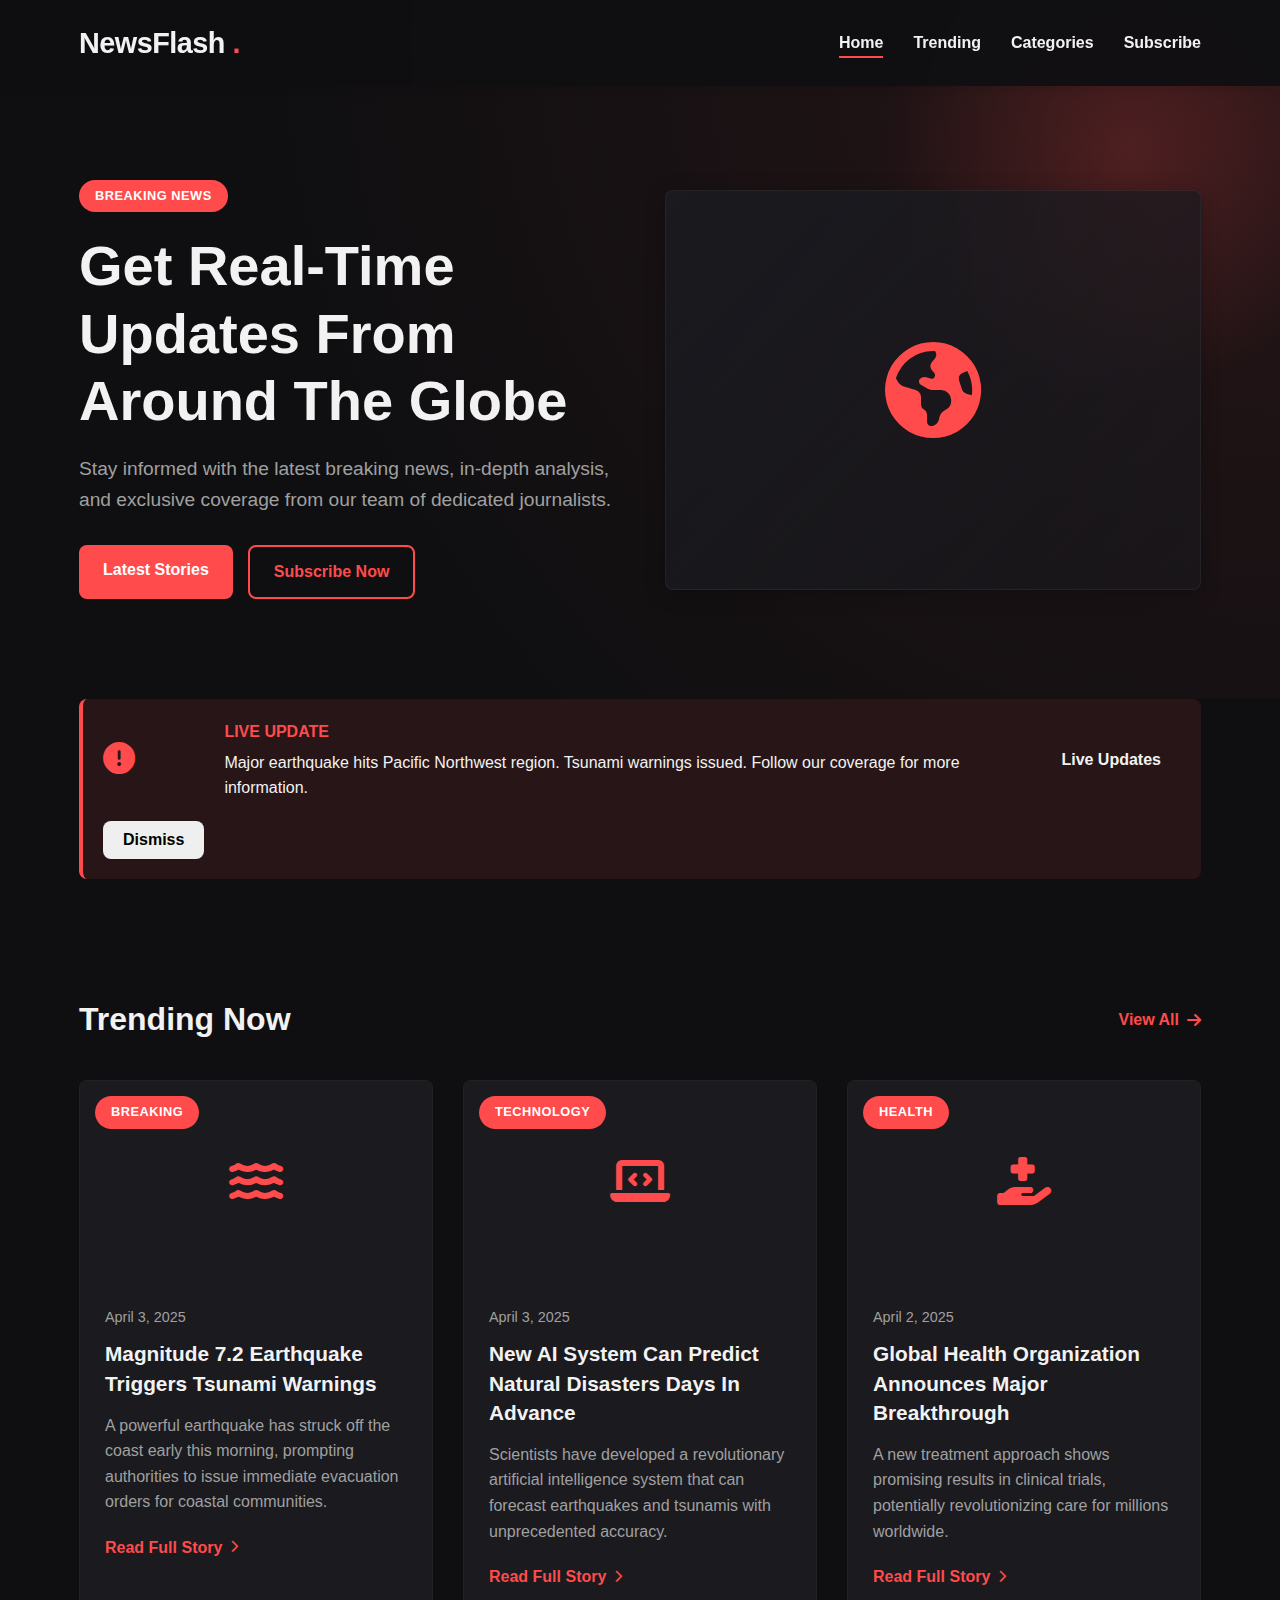
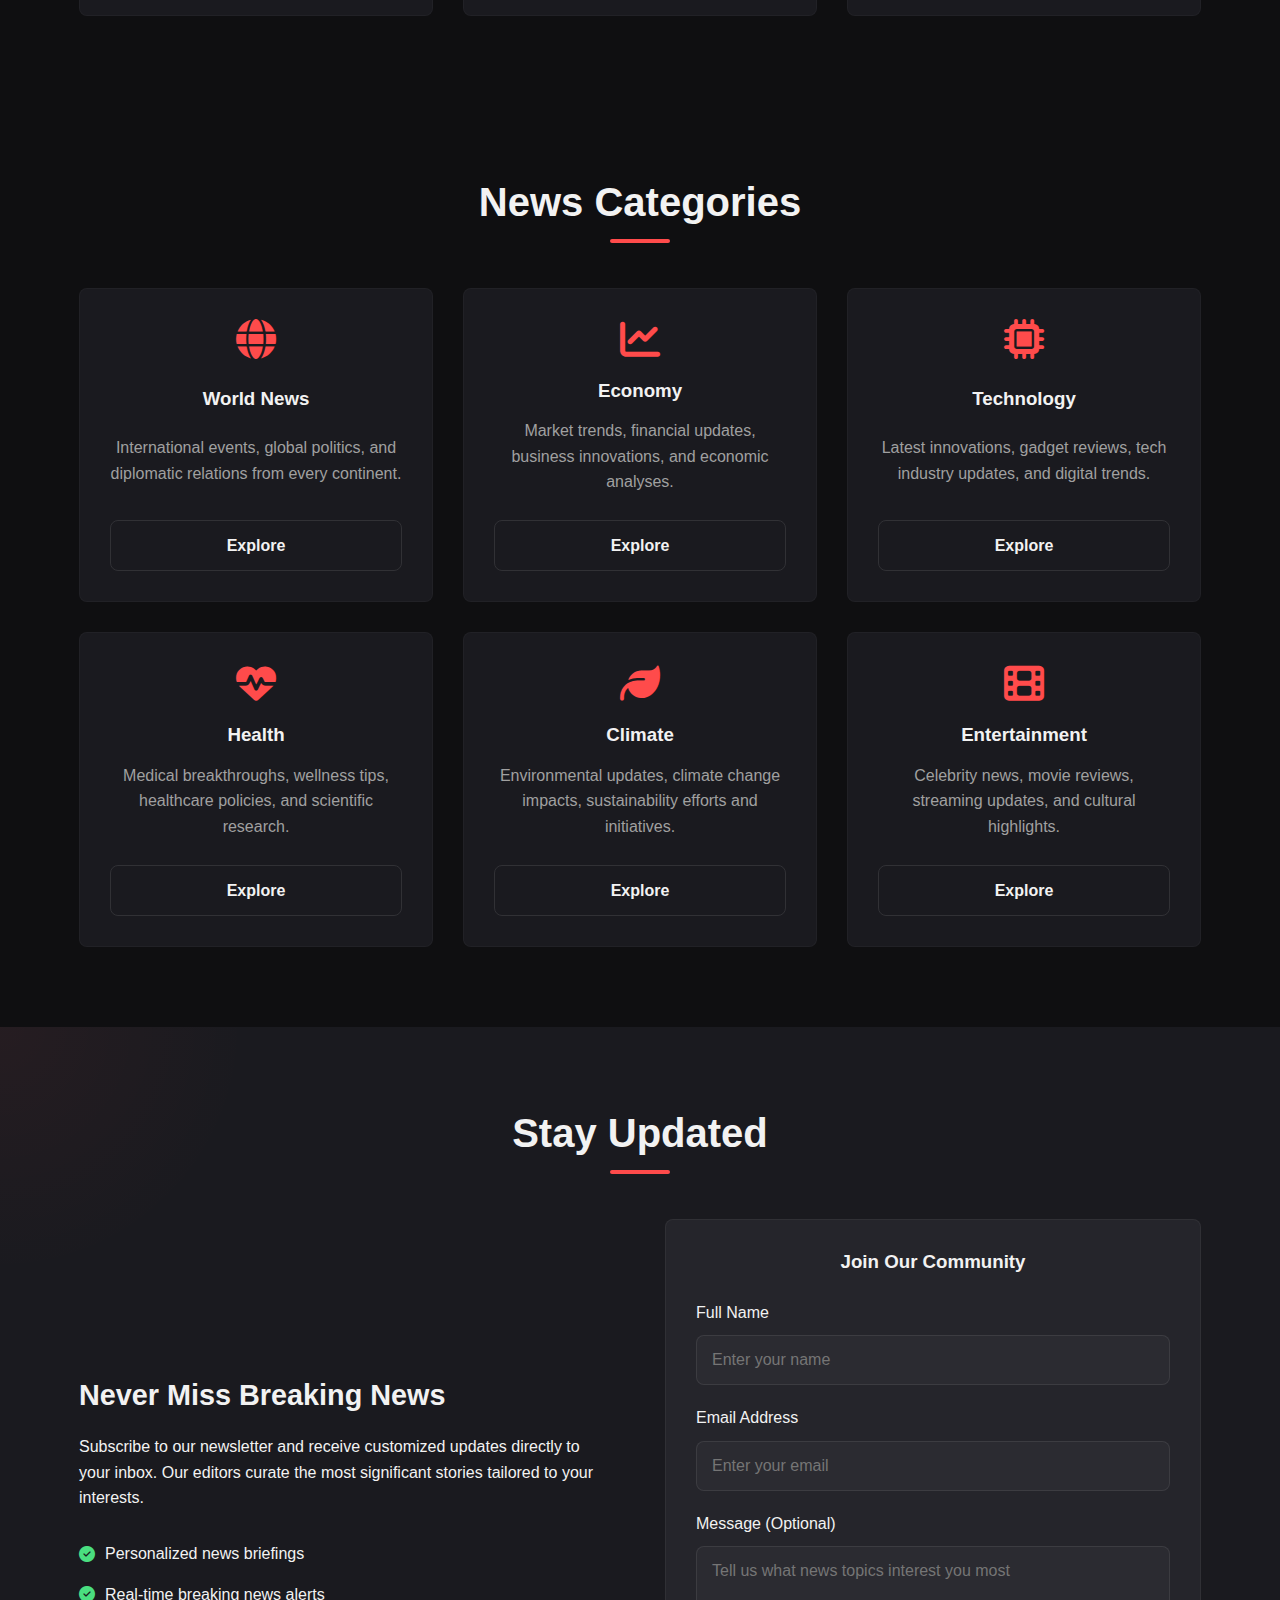
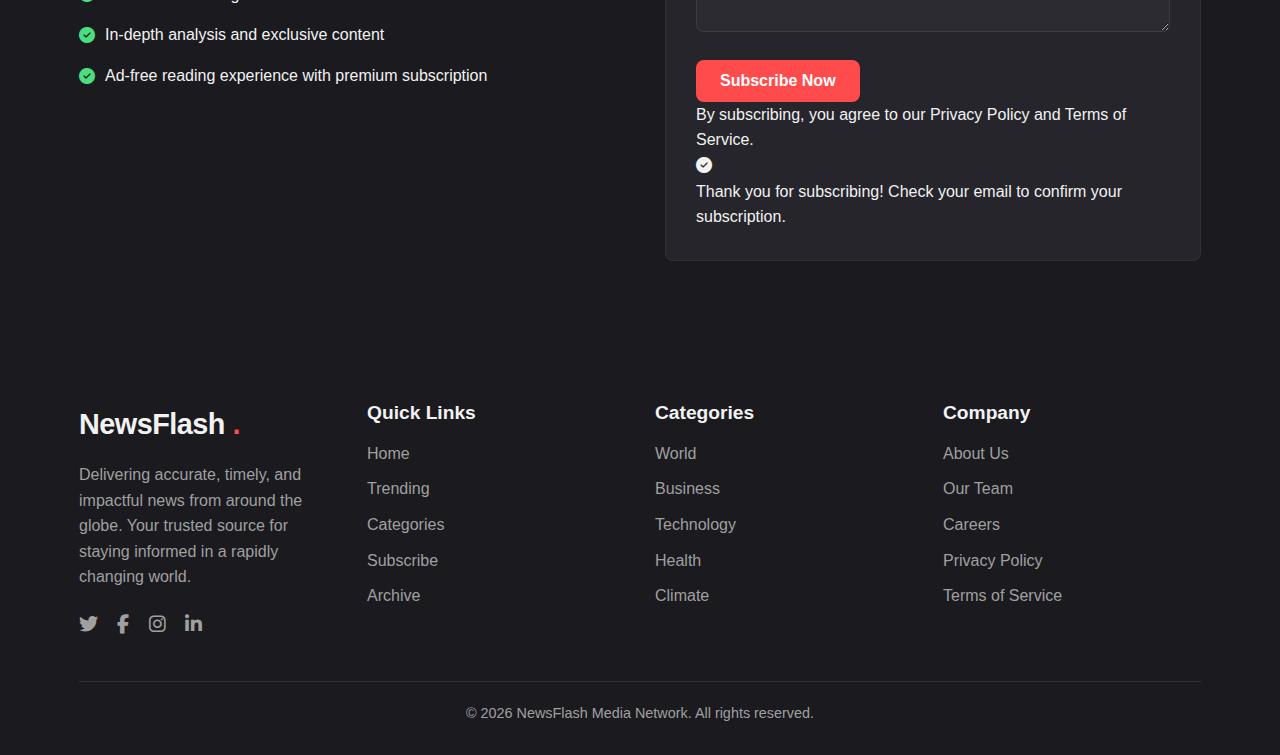
==== ACTIVITY2/index.html @ aa1ff093 "Simple Weather Website" ====
<!DOCTYPE html>
<html lang="en">
<head>
    <meta charset="UTF-8">
    <meta name="viewport" content="width=device-width, initial-scale=1.0">
    <title>NewsFlash | Latest Updates Around the World</title>
    <link rel="stylesheet" href="styles.css">
    <link rel="stylesheet" href="https://cdnjs.cloudflare.com/ajax/libs/font-awesome/6.4.0/css/all.min.css">
</head>
<body>
    <!-- Header & Navigation -->
    <header>
        <div class="container">
            <div class="logo">
                <span class="logo-text">NewsFlash</span>
                <span class="logo-accent">.</span>
            </div>
            <nav>
                <ul class="nav-links">
                    <li><a href="#home" class="active">Home</a></li>
                    <li><a href="#trending">Trending</a></li>
                    <li><a href="#categories">Categories</a></li>
                    <li><a href="#subscribe">Subscribe</a></li>
                </ul>
                <div class="hamburger">
                    <span class="bar"></span>
                    <span class="bar"></span>
                    <span class="bar"></span>
                </div>
            </nav>
        </div>
    </header>

    <!-- Hero Section -->
    <section id="home" class="hero">
        <div class="container">
            <div class="hero-content">
                <span class="tag">Breaking News</span>
                <h1>Get Real-Time Updates From Around The Globe</h1>
                <p>Stay informed with the latest breaking news, in-depth analysis, and exclusive coverage from our team of dedicated journalists.</p>
                <div class="hero-buttons">
                    <a href="#trending" class="btn primary-btn">Latest Stories</a>
                    <a href="#subscribe" class="btn secondary-btn">Subscribe Now</a>
                </div>
            </div>
            <div class="hero-image">
                <div class="image-placeholder">
                    <i class="fas fa-globe-americas"></i>
                </div>
            </div>
        </div>
    </section>

    <!-- Breaking News Alert -->
    <section class="breaking-alert">
        <div class="container">
            <div class="alert-content">
                <div class="alert-icon">
                    <i class="fas fa-exclamation-circle pulse"></i>
                </div>
                <div class="alert-text">
                    <span class="alert-label">Live Update</span>
                    <p>Major earthquake hits Pacific Northwest region. Tsunami warnings issued. Follow our coverage for more information.</p>
                </div>
                <a href="#" class="btn alert-btn">Live Updates</a>
            </div>
        </div>
    </section>

    <!-- Trending News Section -->
    <section id="trending" class="trending">
        <div class="container">
            <div class="section-header">
                <h2>Trending Now</h2>
                <div class="view-all">
                    <a href="#">View All <i class="fas fa-arrow-right"></i></a>
                </div>
            </div>
            <div class="news-grid">
                <div class="news-card featured">
                    <div class="news-image">
                        <div class="image-placeholder">
                            <i class="fas fa-water"></i>
                        </div>
                        <span class="tag">Breaking</span>
                    </div>
                    <div class="news-content">
                        <span class="date">April 3, 2025</span>
                        <h3>Magnitude 7.2 Earthquake Triggers Tsunami Warnings</h3>
                        <p>A powerful earthquake has struck off the coast early this morning, prompting authorities to issue immediate evacuation orders for coastal communities.</p>
                        <a href="#" class="read-more">Read Full Story <i class="fas fa-chevron-right"></i></a>
                    </div>
                </div>
                <div class="news-card">
                    <div class="news-image">
                        <div class="image-placeholder">
                            <i class="fas fa-laptop-code"></i>
                        </div>
                        <span class="tag">Technology</span>
                    </div>
                    <div class="news-content">
                        <span class="date">April 3, 2025</span>
                        <h3>New AI System Can Predict Natural Disasters Days In Advance</h3>
                        <p>Scientists have developed a revolutionary artificial intelligence system that can forecast earthquakes and tsunamis with unprecedented accuracy.</p>
                        <a href="#" class="read-more">Read Full Story <i class="fas fa-chevron-right"></i></a>
                    </div>
                </div>
                <div class="news-card">
                    <div class="news-image">
                        <div class="image-placeholder">
                            <i class="fas fa-hand-holding-medical"></i>
                        </div>
                        <span class="tag">Health</span>
                    </div>
                    <div class="news-content">
                        <span class="date">April 2, 2025</span>
                        <h3>Global Health Organization Announces Major Breakthrough</h3>
                        <p>A new treatment approach shows promising results in clinical trials, potentially revolutionizing care for millions worldwide.</p>
                        <a href="#" class="read-more">Read Full Story <i class="fas fa-chevron-right"></i></a>
                    </div>
                </div>
            </div>
        </div>
    </section>

    <!-- Categories Section -->
    <section id="categories" class="categories">
        <div class="container">
            <h2 class="section-title">News Categories</h2>
            <div class="categories-grid">
                <div class="category-card" data-category="world">
                    <i class="fas fa-globe"></i>
                    <h3>World News</h3>
                    <p>International events, global politics, and diplomatic relations from every continent.</p>
                    <a href="#" class="btn category-btn">Explore</a>
                </div>
                <div class="category-card" data-category="business">
                    <i class="fas fa-chart-line"></i>
                    <h3>Economy</h3>
                    <p>Market trends, financial updates, business innovations, and economic analyses.</p>
                    <a href="#" class="btn category-btn">Explore</a>
                </div>
                <div class="category-card" data-category="tech">
                    <i class="fas fa-microchip"></i>
                    <h3>Technology</h3>
                    <p>Latest innovations, gadget reviews, tech industry updates, and digital trends.</p>
                    <a href="#" class="btn category-btn">Explore</a>
                </div>
                <div class="category-card" data-category="health">
                    <i class="fas fa-heartbeat"></i>
                    <h3>Health</h3>
                    <p>Medical breakthroughs, wellness tips, healthcare policies, and scientific research.</p>
                    <a href="#" class="btn category-btn">Explore</a>
                </div>
                <div class="category-card" data-category="climate">
                    <i class="fas fa-leaf"></i>
                    <h3>Climate</h3>
                    <p>Environmental updates, climate change impacts, sustainability efforts and initiatives.</p>
                    <a href="#" class="btn category-btn">Explore</a>
                </div>
                <div class="category-card" data-category="entertainment">
                    <i class="fas fa-film"></i>
                    <h3>Entertainment</h3>
                    <p>Celebrity news, movie reviews, streaming updates, and cultural highlights.</p>
                    <a href="#" class="btn category-btn">Explore</a>
                </div>
            </div>
        </div>
    </section>

    <!-- Subscribe Section -->
    <section id="subscribe" class="subscribe">
        <div class="container">
            <h2 class="section-title">Stay Updated</h2>
            <div class="subscribe-container">
                <div class="subscribe-content">
                    <h3>Never Miss Breaking News</h3>
                    <p>Subscribe to our newsletter and receive customized updates directly to your inbox. Our editors curate the most significant stories tailored to your interests.</p>
                    <ul class="subscribe-benefits">
                        <li><i class="fas fa-check-circle"></i> Personalized news briefings</li>
                        <li><i class="fas fa-check-circle"></i> Real-time breaking news alerts</li>
                        <li><i class="fas fa-check-circle"></i> In-depth analysis and exclusive content</li>
                        <li><i class="fas fa-check-circle"></i> Ad-free reading experience with premium subscription</li>
                    </ul>
                </div>
                <form id="subscribe-form" class="contact-form">
                    <h3>Join Our Community</h3>
                    <div class="form-group">
                        <label for="name">Full Name</label>
                        <input type="text" id="name" name="name" placeholder="Enter your name" required>
                        <span class="form-error"></span>
                    </div>
                    <div class="form-group">
                        <label for="email">Email Address</label>
                        <input type="email" id="email" name="email" placeholder="Enter your email" required>
                        <span class="form-error"></span>
                    </div>
                    <div class="form-group">
                        <label for="message">Message (Optional)</label>
                        <textarea id="message" name="message" placeholder="Tell us what news topics interest you most" rows="3"></textarea>
                    </div>
                    <button type="submit" class="btn primary-btn">Subscribe Now</button>
                    <p class="form-disclaimer">By subscribing, you agree to our Privacy Policy and Terms of Service.</p>
                    <div class="form-success hidden">
                        <i class="fas fa-check-circle"></i>
                        <p>Thank you for subscribing! Check your email to confirm your subscription.</p>
                    </div>
                </form>
            </div>
        </div>
    </section>

    <!-- Footer -->
    <footer>
        <div class="container">
            <div class="footer-grid">
                <div class="footer-about">
                    <div class="logo">
                        <span class="logo-text">NewsFlash</span>
                        <span class="logo-accent">.</span>
                    </div>
                    <p>Delivering accurate, timely, and impactful news from around the globe. Your trusted source for staying informed in a rapidly changing world.</p>
                    <div class="social-links">
                        <a href="#" aria-label="Twitter"><i class="fab fa-twitter"></i></a>
                        <a href="#" aria-label="Facebook"><i class="fab fa-facebook-f"></i></a>
                        <a href="#" aria-label="Instagram"><i class="fab fa-instagram"></i></a>
                        <a href="#" aria-label="LinkedIn"><i class="fab fa-linkedin-in"></i></a>
                    </div>
                </div>
                <div class="footer-links">
                    <h4>Quick Links</h4>
                    <ul>
                        <li><a href="#home">Home</a></li>
                        <li><a href="#trending">Trending</a></li>
                        <li><a href="#categories">Categories</a></li>
                        <li><a href="#subscribe">Subscribe</a></li>
                        <li><a href="#">Archive</a></li>
                    </ul>
                </div>
                <div class="footer-links">
                    <h4>Categories</h4>
                    <ul>
                        <li><a href="#">World</a></li>
                        <li><a href="#">Business</a></li>
                        <li><a href="#">Technology</a></li>
                        <li><a href="#">Health</a></li>
                        <li><a href="#">Climate</a></li>
                    </ul>
                </div>
                <div class="footer-links">
                    <h4>Company</h4>
                    <ul>
                        <li><a href="#">About Us</a></li>
                        <li><a href="#">Our Team</a></li>
                        <li><a href="#">Careers</a></li>
                        <li><a href="#">Privacy Policy</a></li>
                        <li><a href="#">Terms of Service</a></li>
                    </ul>
                </div>
            </div>
            <div class="footer-bottom">
                <p>&copy; 2025 NewsFlash Media Network. All rights reserved.</p>
            </div>
        </div>
    </footer>

    <!-- Back to Top Button -->
    <button id="back-to-top" class="back-to-top" title="Back to top">
        <i class="fas fa-arrow-up"></i>
    </button>

    <script src="index.js"></script>
</body>
</html>
---- ACTIVITY2/styles.css ----
/* Base Variables & Resets */
:root {
    --dark-bg: #0f0f11;
    --dark-surface: #1a1a1f;
    --dark-surface-hover: #25252b;
    --text-primary: #f2f2f2;
    --text-secondary: #a0a0a0;
    --accent-color: #ff4b4b;
    --accent-hover: #ff6b6b;
    --accent-light: rgba(255, 75, 75, 0.1);
    --success-color: #4ade80;
    --border-radius: 8px;
    --shadow: 0 4px 20px rgba(0, 0, 0, 0.25);
    --transition: all 0.3s ease;
}

* {
    margin: 0;
    padding: 0;
    box-sizing: border-box;
}

html {
    scroll-behavior: smooth;
        scrollbar-width: thin;
    }
    
    ::-webkit-scrollbar {
        width: 8px;
    }
    
    ::-webkit-scrollbar-thumb {
        background-color: var(--accent-color);
        border-radius: 4px;
    }
    
    ::-webkit-scrollbar-track {
        background-color: var(--dark-surface);
    scrollbar-color: var(--accent-color) var(--dark-surface);
}

body {
    font-family: 'Inter', 'Segoe UI', -apple-system, BlinkMacSystemFont, sans-serif;
    background-color: var(--dark-bg);
    color: var(--text-primary);
    line-height: 1.6;
    overflow-x: hidden;
}

a {
    text-decoration: none;
    color: var(--text-primary);
    transition: var(--transition);
}

ul {
    list-style: none;
}

img {
    max-width: 100%;
    height: auto;
}

.container {
    width: 90%;
    max-width: 1400px;
    margin: 0 auto;
    padding: 0 15px;
}

section {
    padding: 80px 0;
}

h1, h2, h3, h4, h5, h6 {
    margin-bottom: 20px;
    line-height: 1.3;
    font-weight: 700;
}

.section-title {
    text-align: center;
    font-size: 2.5rem;
    margin-bottom: 60px;
    position: relative;
}

.section-title::after {
    content: '';
    position: absolute;
    bottom: -15px;
    left: 50%;
    transform: translateX(-50%);
    width: 60px;
    height: 4px;
    background-color: var(--accent-color);
    border-radius: 2px;
}

.image-placeholder {
    display: flex;
    justify-content: center;
    align-items: center;
    width: 100%;
    height: 100%;
    background-color: var(--dark-surface);
    border-radius: var(--border-radius);
    overflow: hidden;
    color: var(--accent-color);
}

.btn {
    display: inline-block;
    padding: 12px 24px;
    border-radius: var(--border-radius);
    font-weight: 600;
    cursor: pointer;
    transition: var(--transition);
    border: none;
    font-size: 1rem;
    text-align: center;
}

.primary-btn {
    background-color: var(--accent-color);
    color: white;
}

.primary-btn:hover {
    background-color: var(--accent-hover);
    transform: translateY(-3px);
    box-shadow: var(--shadow);
}

.secondary-btn {
    background-color: transparent;
    color: var(--accent-color);
    border: 2px solid var(--accent-color);
}

.secondary-btn:hover {
    background-color: var(--accent-color);
    color: white;
    transform: translateY(-3px);
    box-shadow: var(--shadow);
}

.tag {
    display: inline-block;
    padding: 6px 16px;
    background-color: var(--accent-color);
    color: white;
    border-radius: 30px;
    font-size: 0.8rem;
    font-weight: 700;
    text-transform: uppercase;
    letter-spacing: 0.5px;
}

/* Header & Navigation */
header {
    position: fixed;
    top: 0;
    left: 0;
    width: 100%;
    padding: 20px 0;
    background-color: rgba(15, 15, 17, 0.95);
    -webkit-backdrop-filter: blur(10px);
    backdrop-filter: blur(10px);
    z-index: 1000;
    box-shadow: 0 2px 10px rgba(0, 0, 0, 0.1);
    transition: var(--transition);
}

header.scrolled {
    padding: 15px 0;
    background-color: rgba(15, 15, 17, 0.98);
    box-shadow: 0 5px 20px rgba(0, 0, 0, 0.15);
}

header .container {
    display: flex;
    justify-content: space-between;
    align-items: center;
}

.logo {
    font-size: 1.8rem;
    font-weight: 800;
    letter-spacing: -0.5px;
}

.logo-text {
    color: var(--text-primary);
}

.logo-accent {
    color: var(--accent-color);
}

nav {
    display: flex;
    align-items: center;
}

.nav-links {
    display: flex;
    gap: 30px;
}

.nav-links a {
    font-weight: 600;
    position: relative;
    padding: 5px 0;
}

.nav-links a::after {
    content: '';
    position: absolute;
    bottom: -2px;
    left: 0;
    width: 0;
    height: 2px;
    background-color: var(--accent-color);
    transition: var(--transition);
}

.nav-links a:hover::after,
.nav-links a.active::after {
    width: 100%;
}

.hamburger {
    display: none;
    cursor: pointer;
}

.bar {
    display: block;
    width: 25px;
    height: 3px;
    margin: 5px auto;
    background-color: var(--text-primary);
    transition: var(--transition);
}

/* Hero Section */
.hero {
    padding: 180px 0 100px;
    background: radial-gradient(circle at top right, rgba(255, 75, 75, 0.1) 0%, rgba(0, 0, 0, 0) 70%);
    position: relative;
    overflow: hidden;
}

.hero::before {
    content: '';
    position: absolute;
    top: -100px;
    right: -100px;
    width: 500px;
    height: 500px;
    background: radial-gradient(circle, rgba(255, 75, 75, 0.2) 0%, rgba(0, 0, 0, 0) 70%);
    z-index: -1;
}

.hero .container {
    display: grid;
    grid-template-columns: 1fr 1fr;
    gap: 50px;
    align-items: center;
}

.hero-content {
    max-width: 600px;
}

.hero-content h1 {
    font-size: 3.5rem;
    margin: 20px 0;
    line-height: 1.2;
}

.hero-content p {
    font-size: 1.2rem;
    color: var(--text-secondary);
    margin-bottom: 30px;
}

.hero-buttons {
    display: flex;
    gap: 15px;
}

.hero-image {
    height: 400px;
}

.hero-image .image-placeholder {
    height: 100%;
    font-size: 6rem;
    border: 1px solid rgba(255, 255, 255, 0.05);
    background: linear-gradient(135deg, var(--dark-surface) 0%, rgba(26, 26, 31, 0.5) 100%);
    box-shadow: var(--shadow);
}

/* Breaking Alert */
.breaking-alert {
    padding: 0;
    margin: 0 0 40px;
}

.alert-content {
    display: grid;
    grid-template-columns: auto 1fr auto;
    align-items: center;
    gap: 20px;
    background-color: var(--accent-light);
    border-left: 4px solid var(--accent-color);
    padding: 20px;
    border-radius: var(--border-radius);
}

.alert-icon i {
    font-size: 2rem;
    color: var(--accent-color);
}

.pulse {
    animation: pulse 2s infinite;
}

@keyframes pulse {
    0% {
        transform: scale(0.95);
        opacity: 0.8;
    }
    70% {
        transform: scale(1);
        opacity: 1;
    }
    100% {
        transform: scale(0.95);
        opacity: 0.8;
    }
}

.alert-label {
    display: block;
    font-weight: 700;
    text-transform: uppercase;
    color: var(--accent-color);
    margin-bottom: 5px;
}

.alert-btn {
    padding: 10px 20px;
    white-space: nowrap;
}

/* Trending News Section */
.section-header {
    display: flex;
    justify-content: space-between;
    align-items: center;
    margin-bottom: 40px;
}

.section-header h2 {
    font-size: 2rem;
    margin-bottom: 0;
}

.view-all a {
    color: var(--accent-color);
    font-weight: 600;
    display: flex;
    align-items: center;
    gap: 8px;
}

.view-all a:hover {
    color: var(--accent-hover);
}

.view-all a i {
    transition: var(--transition);
}

.view-all a:hover i {
    transform: translateX(5px);
}

.news-grid {
    display: grid;
    grid-template-columns: repeat(12, 1fr);
    gap: 30px;
}

.news-card {
    background-color: var(--dark-surface);
    border-radius: var(--border-radius);
    overflow: hidden;
    transition: var(--transition);
    grid-column: span 4;
    border: 1px solid rgba(255, 255, 255, 0.03);
}

.news-card.featured {
    grid-column: span 4;
}

.news-card:hover {
    transform: translateY(-10px);
    box-shadow: var(--shadow);
    background-color: var(--dark-surface-hover);
    border-color: rgba(255, 255, 255, 0.08);
}

.news-image {
    height: 200px;
    position: relative;
    overflow: hidden;
}

.news-image .tag {
    position: absolute;
    top: 15px;
    left: 15px;
    z-index: 1;
}

.news-image .image-placeholder {
    border-radius: 0;
    border: 0;
    font-size: 3rem;
}

.news-content {
    padding: 25px;
}

.date {
    display: block;
    color: var(--text-secondary);
    font-size: 0.9rem;
    margin-bottom: 10px;
}

.news-content h3 {
    font-size: 1.3rem;
    margin-bottom: 15px;
    line-height: 1.4;
}

.news-content p {
    color: var(--text-secondary);
    margin-bottom: 20px;
}

.read-more {
    color: var(--accent-color);
    font-weight: 600;
    display: flex;
    align-items: center;
    gap: 8px;
}

.read-more:hover {
    color: var(--accent-hover);
}

.read-more i {
    font-size: 0.8rem;
    transition: var(--transition);
}

.read-more:hover i {
    transform: translateX(5px);
}

/* Categories Section */
.categories-grid {
    display: grid;
    grid-template-columns: repeat(auto-fit, minmax(300px, 1fr));
    gap: 30px;
}

.category-card {
    background-color: var(--dark-surface);
    border-radius: var(--border-radius);
    padding: 30px;
    transition: var(--transition);
    text-align: center;
    display: flex;
    flex-direction: column;
    justify-content: space-between;
    min-height: 270px;
    border: 1px solid rgba(255, 255, 255, 0.03);
    position: relative;
    overflow: hidden;
}

.category-card::before {
    content: '';
    position: absolute;
    top: 0;
    left: 0;
    width: 100%;
    height: 100%;
    background: radial-gradient(circle at top right, rgba(255, 75, 75, 0.03) 0%, rgba(0, 0, 0, 0) 70%);
    opacity: 0;
    transition: var(--transition);
}

.category-card:hover {
    transform: translateY(-10px);
    box-shadow: var(--shadow);
    background-color: var(--dark-surface-hover);
    border-color: rgba(255, 255, 255, 0.08);
}

.category-card:hover::before {
    opacity: 1;
}

.category-card i {
    font-size: 2.5rem;
    color: var(--accent-color);
    margin-bottom: 20px;
    position: relative;
    z-index: 1;
}

.category-card h3 {
    margin-bottom: 15px;
    position: relative;
    z-index: 1;
}

.category-card p {
    color: var(--text-secondary);
    margin-bottom: 25px;
    position: relative;
    z-index: 1;
}

.category-btn {
    background-color: transparent;
    color: var(--text-primary);
    border: 1px solid rgba(255, 255, 255, 0.1);
    width: 100%;
    position: relative;
    z-index: 1;
}

.category-btn:hover {
    background-color: var(--accent-color);
    border-color: var(--accent-color);
    color: white;
}

/* Subscribe Section */
.subscribe {
    background-color: var(--dark-surface);
    position: relative;
    overflow: hidden;
}

.subscribe::before {
    content: '';
    position: absolute;
    top: -250px;
    left: -250px;
    width: 500px;
    height: 500px;
    background: radial-gradient(circle, rgba(255, 75, 75, 0.05) 0%, rgba(0, 0, 0, 0) 70%);
    z-index: 0;
}

.subscribe-container {
    display: grid;
    grid-template-columns: 1fr 1fr;
    gap: 50px;
    align-items: center;
    position: relative;
    z-index: 1;
}

.subscribe-content h3 {
    font-size: 1.8rem;
    margin-bottom: 20px;
}

.subscribe-benefits {
    margin-top: 30px;
}

.subscribe-benefits li {
    margin-bottom: 15px;
    display: flex;
    align-items: center;
    gap: 10px;
}

.subscribe-benefits i {
    color: var(--success-color);
}

.contact-form {
    background-color: var(--dark-surface-hover);
    padding: 30px;
    border-radius: var(--border-radius);
    border: 1px solid rgba(255, 255, 255, 0.05);
    position: relative;
}

.contact-form::before {
    content: '';
    position: absolute;
    top: 0;
    right: 0;
    bottom: 0;
    left: 0;
    background: linear-gradient(135deg, rgba(255, 75, 75, 0.03) 0%, rgba(0, 0, 0, 0) 100%);
    z-index: -1;
    border-radius: var(--border-radius);
}

.contact-form h3 {
    margin-bottom: 25px;
    text-align: center;
}

.form-group {
    margin-bottom: 20px;
    position: relative;
}

.form-group label {
    display: block;
    margin-bottom: 10px;
    font-weight: 500;
}

.form-group input,
.form-group select,
.form-group textarea {
    width: 100%;
    padding: 15px;
    background-color: rgba(255, 255, 255, 0.03);
    border: 1px solid rgba(255, 255, 255, 0.08);
    border-radius: var(--border-radius);
    color: var(--text-primary);
    font-family: inherit;
    font-size: 1rem;
    transition: var(--transition);
}

.form-group input:focus,
.form-group select:focus,
.form-group textarea:focus {
    outline: none;
    border-color: var(--accent-color);
    background-color: rgba(255, 255, 255, 0.05);
    box-shadow: 0 0 5px var(--accent-color);
    transition: var(--transition);
}

@media (max-width: 768px) {
    .form-group input,
    .form-group select,
    .form-group textarea {
        font-size: 0.9rem;
        padding: 12px;
    }

    .form-group label {
        font-size: 0.9rem;
    }
}

/* Footer Styles */
footer {
    background-color: var(--dark-surface);
    color: var(--text-secondary);
    padding: 60px 0 30px;
}

.footer-grid {
    display: grid;
    grid-template-columns: repeat(auto-fit, minmax(250px, 1fr));
    gap: 30px;
}

.footer-about .logo {
    font-size: 1.8rem;
    font-weight: 800;
    margin-bottom: 15px;
}

.footer-about p {
    margin-bottom: 20px;
    line-height: 1.6;
}

.social-links a {
    color: var(--text-secondary);
    font-size: 1.2rem;
    margin-right: 15px;
    transition: var(--transition);
}

.social-links a:hover {
    color: var(--accent-color);
}

.footer-links h4 {
    margin-bottom: 15px;
    font-size: 1.2rem;
    color: var(--text-primary);
}

.footer-links ul {
    list-style: none;
}

.footer-links ul li {
    margin-bottom: 10px;
}

.footer-links ul li a {
    color: var(--text-secondary);
    transition: var(--transition);
}

.footer-links ul li a:hover {
    color: var(--accent-color);
}

.footer-bottom {
    text-align: center;
    margin-top: 40px;
    font-size: 0.9rem;
    color: var(--text-secondary);
    border-top: 1px solid rgba(255, 255, 255, 0.1);
    padding-top: 20px;
}

/* Back to Top Button */
.back-to-top {
    position: fixed;
    bottom: 30px;
    right: 30px;
    background-color: var(--accent-color);
    color: white;
    border: none;
    border-radius: 50%;
    width: 50px;
    height: 50px;
    display: flex;
    justify-content: center;
    align-items: center;
    cursor: pointer;
    box-shadow: var(--shadow);
    transition: var(--transition);
    opacity: 0;
    visibility: hidden;
}

.back-to-top.show {
    opacity: 1;
    visibility: visible;
}

.back-to-top:hover {
    background-color: var(--accent-hover);
    transform: translateY(-3px);
}

/* Media Queries for Footer */
@media (max-width: 768px) {
    .footer-grid {
        grid-template-columns: 1fr;
        text-align: center;
    }

    .social-links {
        justify-content: center;
    }

    .footer-links ul li {
        margin-bottom: 8px;
    }
}

@media (max-width: 480px) {
    .footer-about .logo {
        font-size: 1.5rem;
    }

    .footer-links h4 {
        font-size: 1rem;
    }

    .footer-links ul li a {
        font-size: 0.9rem;
    }

    .footer-bottom {
        font-size: 0.8rem;
    }

    .back-to-top {
        width: 40px;
        height: 40px;
        font-size: 0.9rem;
    }
}
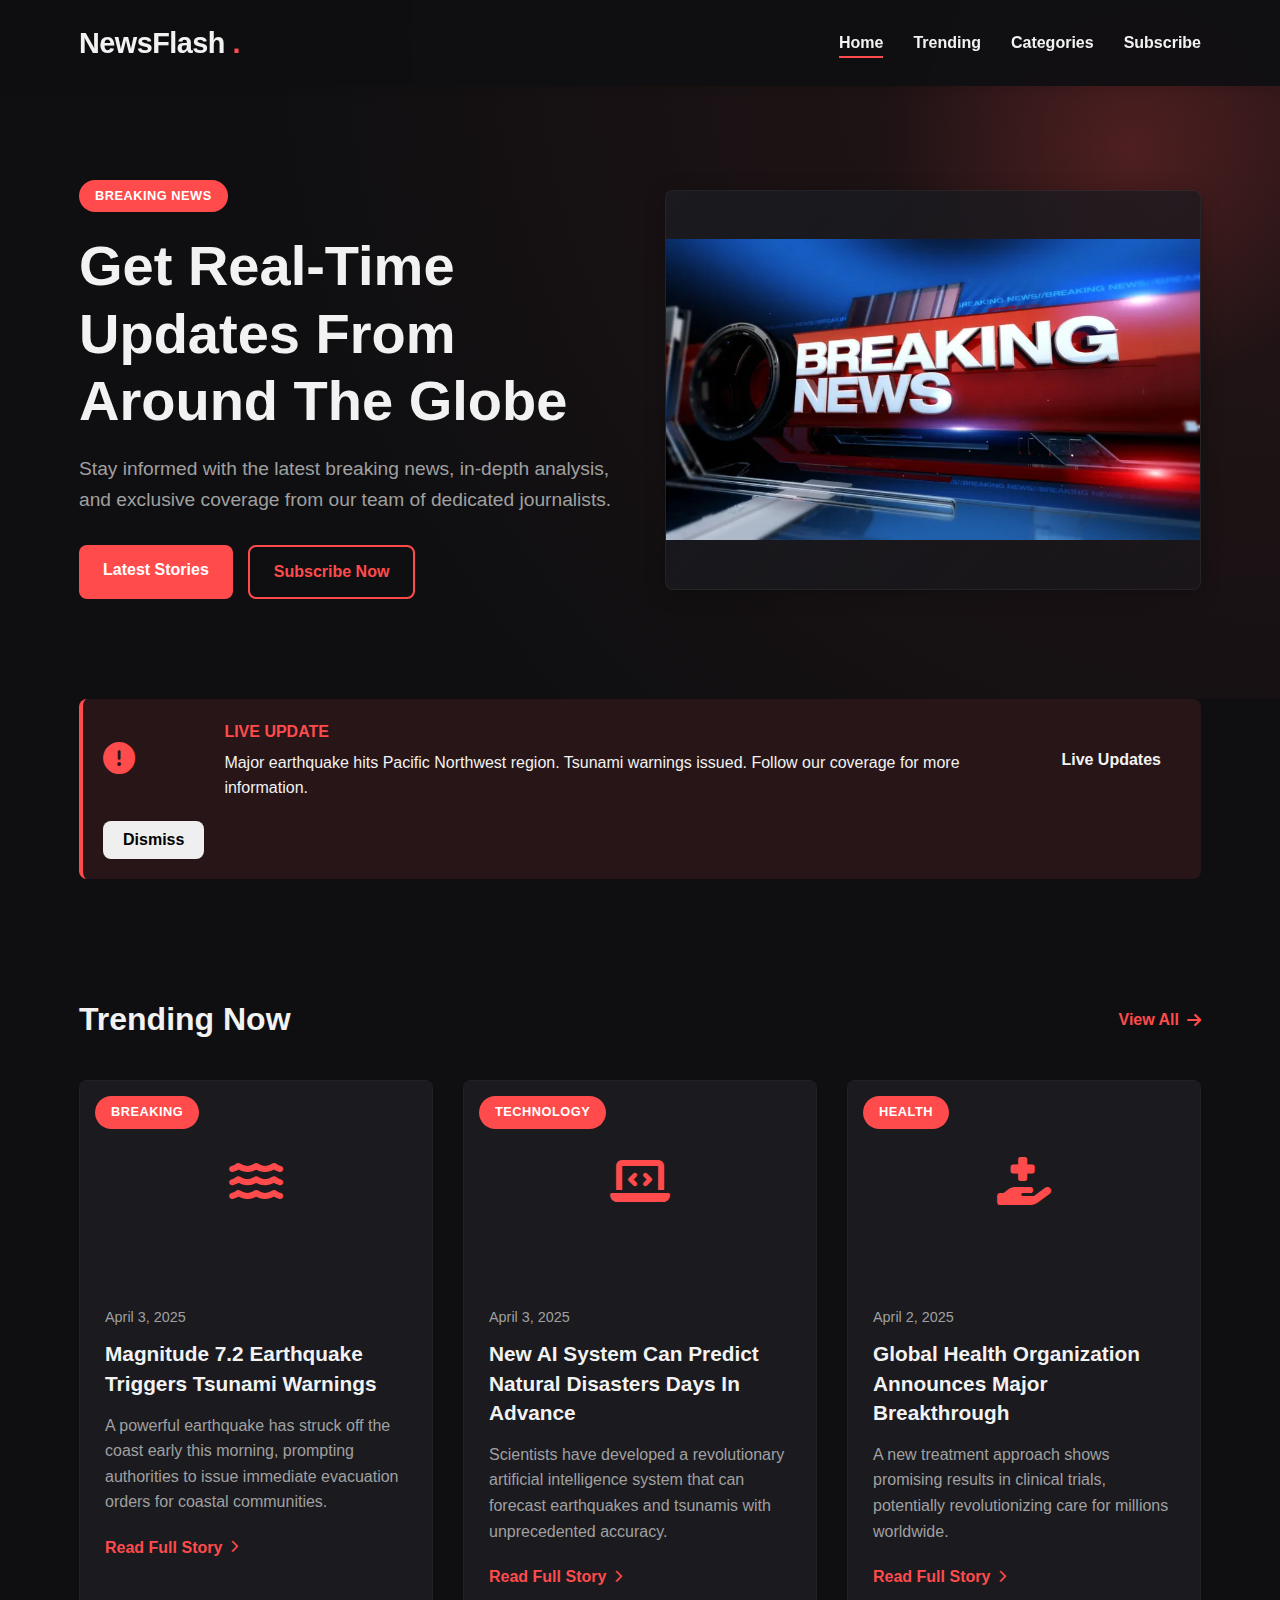
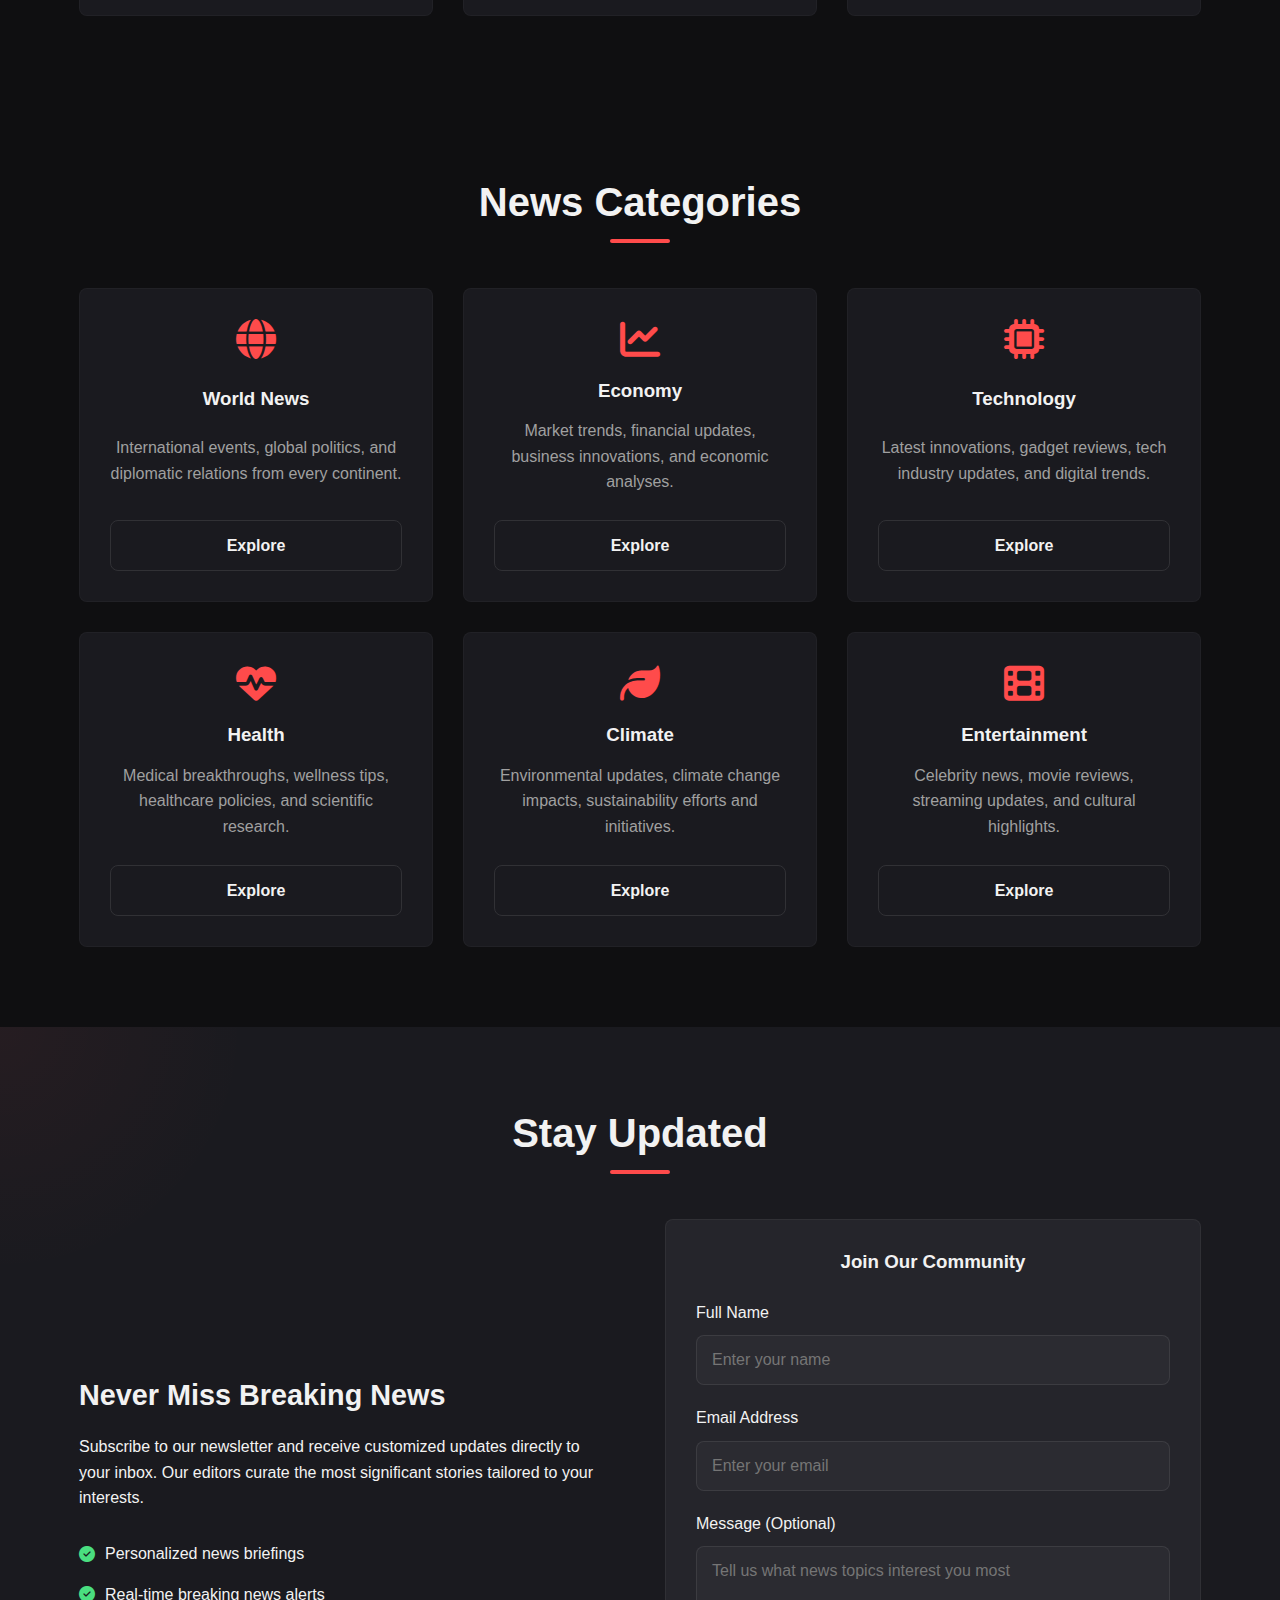
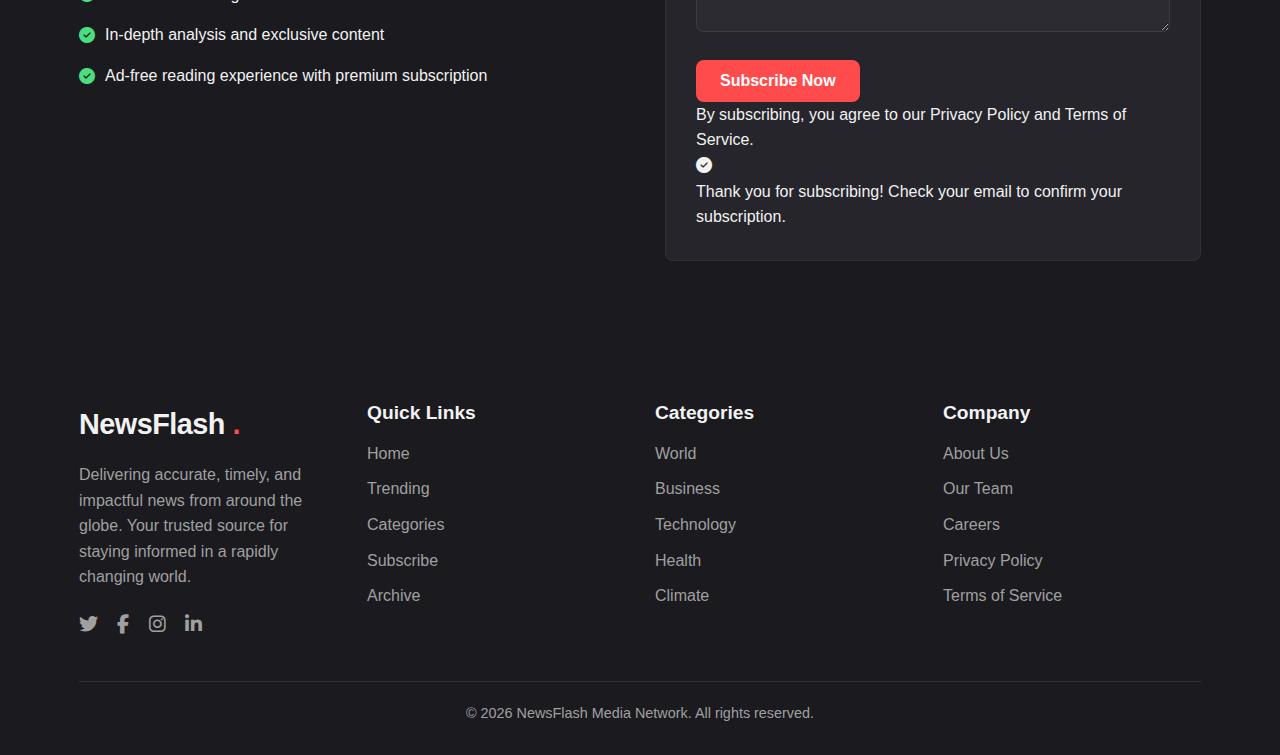
==== commit 45dfa757: "A simple Weather Website" ====
--- a/ACTIVITY2/index.html
+++ b/ACTIVITY2/index.html
@@ -45,7 +45,7 @@
             </div>
             <div class="hero-image">
                 <div class="image-placeholder">
-                    <i class="fas fa-globe-americas"></i>
+                    <img src="assets/news.webp" alt="Hero Image" class="hero-img">
                 </div>
             </div>
         </div>
